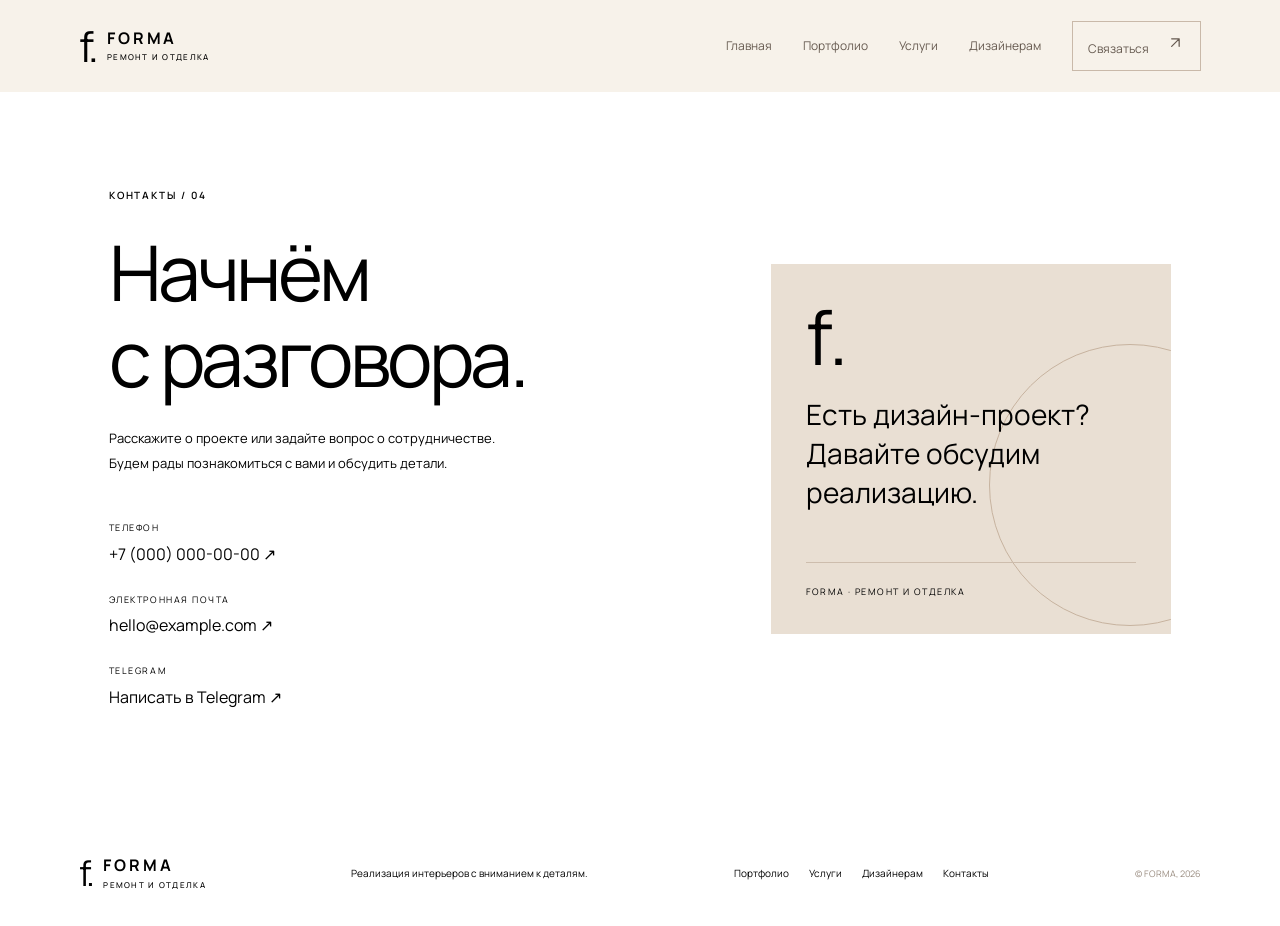
==== contacts.html @ 243bde85 "Add files via upload" ====
<!doctype html><html lang="ru"><head><meta charset="utf-8"><meta name="viewport" content="width=device-width, initial-scale=1"><title>Контакты — Forma</title><link rel="stylesheet" href="styles.css"></head><body>
<svg xmlns="http://www.w3.org/2000/svg" style="position:absolute;width:0;height:0;overflow:hidden" aria-hidden="true">
<symbol id="icon-menu" viewBox="0 0 24 24"><path d="M4 7h16M4 12h16M4 17h16" fill="none" stroke="currentColor" stroke-width="1.5" stroke-linecap="round"/></symbol>
<symbol id="icon-arrow" viewBox="0 0 24 24"><path d="M5 12h13M12 5l7 7-7 7" fill="none" stroke="currentColor" stroke-width="1.5" stroke-linecap="round" stroke-linejoin="round"/></symbol>
<symbol id="icon-external" viewBox="0 0 24 24"><path d="M8 16 17 7M8 7h9v9" fill="none" stroke="currentColor" stroke-width="1.5" stroke-linecap="round" stroke-linejoin="round"/></symbol>
</svg><header class="site-header"><a class="logo" href="index.html"><span class="logo-mark">f.</span><span>FORMA<small>РЕМОНТ И ОТДЕЛКА</small></span></a><button class="menu-toggle" aria-label="Открыть меню" aria-expanded="false"><svg class="icon-svg" aria-hidden="true"><use href="#icon-menu"></use></svg></button><nav class="nav"><a href="index.html">Главная</a><a href="portfolio.html">Портфолио</a><a href="services.html">Услуги</a><a href="designers.html">Дизайнерам</a><a class="nav-contact active" href="contacts.html">Связаться <span class="icon-inline" aria-hidden="true"><svg class="icon-svg"><use href="#icon-external"></use></svg></span></a></nav></header><main><section class="contact-page section-wrap"><div class="contact-page-copy"><div class="section-kicker">КОНТАКТЫ / 04</div><h1>Начнём<br><span>с разговора.</span></h1><p>Расскажите о проекте или задайте вопрос о сотрудничестве. Будем рады познакомиться с вами и обсудить детали.</p><div class="contact-details"><a href="tel:+70000000000"><span class="contact-label">ТЕЛЕФОН</span><span class="contact-value">+7 (000) 000-00-00 ↗</span></a><a href="mailto:hello@example.com"><span class="contact-label">ЭЛЕКТРОННАЯ ПОЧТА</span><span class="contact-value">hello@example.com ↗</span></a><a href="https://t.me/your_telegram" target="_blank" rel="noopener"><span class="contact-label">TELEGRAM</span><span class="contact-value">Написать в Telegram ↗</span></a></div></div><div class="contact-card"><span class="contact-card-symbol">f.</span><p>Есть дизайн-проект?<br><span>Давайте обсудим реализацию.</span></p><div class="card-line"></div><span class="contact-card-note">FORMA · РЕМОНТ И ОТДЕЛКА</span></div></section></main><footer class="site-footer"><a class="logo logo-footer" href="index.html"><span class="logo-mark">f.</span><span>FORMA<small>РЕМОНТ И ОТДЕЛКА</small></span></a><p>Реализация интерьеров с вниманием к деталям.</p><div class="footer-links"><a href="portfolio.html">Портфолио</a><a href="services.html">Услуги</a><a href="designers.html">Дизайнерам</a><a href="contacts.html">Контакты</a></div><span class="copyright">© FORMA, 2026</span></footer><script src="script.js"></script></body></html>
---- styles.css ----
@import url('https://fonts.googleapis.com/css2?family=Manrope:wght@400;500;600;700;800&display=swap');
500;600;700&family=Playfair+Display:ital,wght@0,400;0,500;1,400;1,500&display=swap');
:root{--cream:#F7F2EA;--paper:#FFFCF7;--coffee:#39332D;--brown:#796858;--taupe:#C5A88A;--line:#E3D7C8;--ink:#39332D;--muted:#796858;--sand:#E8D9C7}*{box-sizing:border-box}html{scroll-behavior:smooth}body{margin:0;background:var(--cream);color:var(--ink);font-family:'Manrope',sans-serif;font-size:15px;line-height:1.7}a{color:inherit;text-decoration:none}.site-header{height:92px;padding:0 6.2%;display:flex;align-items:center;justify-content:space-between;border-bottom:1px solid var(--line);background:rgba(247,242,234,.96);position:relative;z-index:10}.logo{display:flex;align-items:center;gap:12px;font-size:16px;font-weight:700;letter-spacing:.18em;line-height:1.1}.logo-mark{font-family:'Manrope',sans-serif;font-size:42px;letter-spacing:-.1em;font-weight:400;color:var(--brown);line-height:1}.logo small{display:block;font-size:8px;letter-spacing:.16em;color:var(--muted);font-weight:500;margin-top:6px}.nav{display:flex;align-items:center;gap:31px;font-size:12px;color:#665a50}.nav a{transition:color .2s}.nav a:hover,.nav a.active{color:var(--brown)}.nav-contact{border:1px solid #c9b9a9;padding:11px 15px}.nav-contact span{margin-left:14px}.menu-toggle{display:none;background:none;border:0;font-size:25px;color:var(--coffee)}.hero{min-height:620px;padding:70px 8.5% 55px;display:grid;grid-template-columns:1fr 1fr;gap:7%;align-items:center}.eyebrow,.section-kicker{font-size:10px;letter-spacing:.19em;color:var(--brown);font-weight:600}.eyebrow{display:flex;align-items:center;gap:10px}.eyebrow span{width:23px;height:1px;background:var(--brown)}h1,h2,h3,p{margin-top:0}h1,h2{font-weight:400;letter-spacing:-.045em;line-height:1.12}h1{font-size:clamp(48px,5.4vw,77px);margin:24px 0}h1 em,h2 em,.contact-value em{font-family:'Manrope',sans-serif;font-weight:400;color:var(--brown)}h2{font-size:clamp(34px,4vw,53px);margin:18px 0 25px}h3{font-size:17px;font-weight:500;margin-bottom:5px;letter-spacing:-.02em}.hero-copy{padding:0 0 12px}.hero-text{max-width:440px;color:var(--muted);font-size:14px;line-height:1.9}.hero-actions{display:flex;align-items:center;gap:25px;flex-wrap:wrap;margin-top:31px}.button{display:inline-flex;align-items:center;gap:24px;padding:16px 20px;font-size:11px;letter-spacing:.025em;transition:transform .2s,background .2s}.button:hover{transform:translateY(-2px)}.button span{font-size:16px}.button-dark{background:var(--coffee);color:#F7F2EA}.button-dark:hover{background:#2E2924}.button-light{background:var(--paper);color:var(--coffee)}.text-link,.underlined-link{font-size:12px;border-bottom:1px solid #b8a391;padding-bottom:6px}.text-link span,.underlined-link span{padding-left:13px;color:var(--brown)}.hero-note{display:flex;align-items:center;gap:13px;margin-top:48px;color:var(--muted);font-size:10px;line-height:1.6}.note-line{height:1px;width:36px;background:var(--taupe)}.hero-visual{position:relative;padding:0 0 35px 25px}.visual-image{height:435px}.image-placeholder{background:linear-gradient(145deg,#e6ddd1,#d2c1ae 55%,#b6a18d);display:flex;align-items:center;justify-content:center;flex-direction:column;gap:9px;text-align:center;color:#725d4c;position:relative;overflow:hidden}.image-placeholder:before,.image-placeholder:after{content:"";position:absolute;border:1px solid rgba(255,255,255,.38);transform:rotate(-15deg);width:65%;height:120%;left:18%;top:-10%}.image-placeholder:after{width:40%;height:90%;left:30%;top:5%;border-color:rgba(95,70,52,.16)}.image-placeholder>*{position:relative;z-index:1}.image-placeholder>span:not(.placeholder-icon){font-size:10px;letter-spacing:.18em;font-weight:600}.image-placeholder small{font-size:10px;opacity:.8}.placeholder-icon{font-size:37px}.visual-caption{display:flex;justify-content:space-between;padding:15px 0;color:var(--muted);font-size:10px}.circle-stamp{position:absolute;right:-18px;top:25px;border-radius:50%;width:100px;height:100px;background:var(--paper);box-shadow:0 6px 30px #59422b15;display:flex;align-items:center;justify-content:center;flex-direction:column;text-align:center;font-size:8px;letter-spacing:.13em;line-height:1.7;color:var(--brown);transform:rotate(8deg)}.circle-stamp b{font-size:17px;font-weight:400}.section-wrap{padding-left:8.5%;padding-right:8.5%}.intro{padding-top:110px;padding-bottom:105px;border-top:1px solid var(--line)}.intro-content{display:grid;grid-template-columns:1fr .75fr;gap:13%;margin-top:25px}.intro-content h2{margin-top:0}.intro-content p{font-size:13px;color:var(--muted);line-height:1.9}.intro-content .underlined-link{display:inline-block;margin-top:13px}.feature-band{background:#E8D9C7;display:grid;grid-template-columns:repeat(4,1fr);padding:35px 8.5%;gap:25px}.feature-band>div{border-right:1px solid #D4C1AC;padding:0 20px;display:flex;align-items:center;gap:17px}.feature-band>div:first-child{padding-left:0}.feature-band>div:last-child{border:0}.feature-symbol{font-family:'Manrope',sans-serif;font-size:31px;color:var(--brown)}.feature-band p{font-size:11px;line-height:1.6;margin:0;color:#5e4c3f}.preview-section{padding-top:105px;padding-bottom:110px}.section-heading{display:flex;justify-content:space-between;align-items:end;margin-bottom:35px}.section-heading h2{margin-bottom:0}.section-heading>.underlined-link{margin-bottom:8px}.project-grid{display:grid;grid-template-columns:1.15fr .85fr;gap:25px}.project-image{height:300px}.project-large .project-image{height:365px}.project-meta,.portfolio-caption{display:flex;justify-content:space-between;align-items:flex-start;padding:17px 0;border-bottom:1px solid var(--line)}.project-meta p,.portfolio-caption p{font-size:11px;color:var(--muted);margin:0}.project-meta>span{font-size:20px;color:var(--brown)}.designer-cta{background:var(--coffee);color:#fff8ef;padding:75px 13%;display:grid;grid-template-columns:150px 1fr;gap:40px;align-items:center}.designer-cta .section-kicker{color:#d4bda7}.designer-cta h2{font-size:clamp(34px,4vw,49px)}.designer-cta h2 em{color:#d4bda7}.designer-cta p{color:#d6c8bb;font-size:13px;max-width:470px;margin-bottom:25px}.cta-orbit{width:125px;height:125px;border:1px solid #a88f79;border-radius:50%;display:grid;place-items:center;font-family:'Manrope',sans-serif;font-size:70px;color:#d4bda7}.contact-strip{display:flex;justify-content:space-between;align-items:center;padding-top:85px;padding-bottom:85px}.contact-strip h2{margin-bottom:0}.site-footer{padding:35px 6.2%;border-top:1px solid var(--line);display:flex;align-items:center;justify-content:space-between;gap:25px;flex-wrap:wrap}.logo-footer .logo-mark{font-size:35px}.site-footer>p{font-size:10px;color:var(--muted);margin:0}.footer-links{display:flex;gap:20px;font-size:10px;color:var(--muted)}.copyright{font-size:9px;color:#9a8d81}.page-hero{padding-top:95px;padding-bottom:70px}.page-hero h1{font-size:clamp(46px,5.6vw,72px);margin:22px 0}.page-hero>p{max-width:590px;color:var(--muted);font-size:14px;line-height:1.9}.portfolio-grid{display:grid;grid-template-columns:1fr 1fr;gap:40px 25px;padding-bottom:100px}.portfolio-photo{height:350px}.portfolio-item:nth-child(2n) .portfolio-photo{background:linear-gradient(145deg,#ddd4c8,#c3b09c 55%,#a58f7a)}.portfolio-item:nth-child(3n) .portfolio-photo{background:linear-gradient(145deg,#e9e1d7,#d5c3b0 55%,#c0a58c)}.portfolio-caption{align-items:center}.portfolio-caption>span{font-family:'Manrope',sans-serif;font-size:24px;color:#b7a391}.bottom-cta{padding-top:55px;padding-bottom:70px;border-top:1px solid var(--line);display:flex;align-items:center;justify-content:space-between;gap:25px}.bottom-cta h2{font-size:35px;margin:0}.services-list{padding-bottom:75px}.service-row{display:grid;grid-template-columns:45px 55px 1fr 25px;gap:20px;align-items:center;padding:25px 0;border-top:1px solid var(--line)}.service-number{font-size:10px;color:var(--brown)}.service-icon{width:48px;height:48px;border:1px solid #d9cabc;border-radius:50%;display:grid;place-items:center;font-size:22px;color:var(--brown)}.service-row p{margin:0;color:var(--muted);font-size:12px;max-width:700px}.service-row h2{font-size:22px;margin:0 0 7px}.service-arrow{color:var(--brown);font-size:20px}.service-note{background:#ece3d8;display:grid;grid-template-columns:50px 1fr auto;gap:25px;align-items:center;padding-top:35px;padding-bottom:35px;margin-bottom:90px}.note-star{font-size:34px;color:var(--brown)}.service-note h2{font-size:24px;margin:0 0 8px}.service-note p{font-size:12px;color:var(--muted);max-width:650px;margin:0}.service-note .underlined-link{white-space:nowrap}.designer-page-hero{padding-bottom:95px}.designer-page-hero>p{max-width:650px;margin-bottom:28px}.partner-section{display:grid;grid-template-columns:.7fr 1.3fr;gap:9%;padding-top:65px;padding-bottom:100px;border-top:1px solid var(--line)}.partner-intro h2{font-size:42px}.partner-intro>p{font-size:12px;line-height:1.9;color:var(--muted)}.partner-list{border-top:1px solid var(--line)}.partner-item{display:grid;grid-template-columns:55px 1fr 20px;gap:18px;align-items:start;padding:24px 0;border-bottom:1px solid var(--line)}.partner-icon{width:44px;height:44px;border-radius:50%;display:grid;place-items:center;background:#ece2d7;color:var(--brown);font-size:21px}.partner-item h3{margin:0 0 6px;font-size:16px}.partner-item p{font-size:12px;color:var(--muted);margin:0;line-height:1.8}.partner-item>span{color:var(--brown)}.partner-item .underlined-link{display:inline-block;margin-top:14px}.partner-quote{background:#E8D9C7;text-align:center;padding:65px 15%}.partner-quote>span{font-family:'Manrope',sans-serif;font-size:60px;color:var(--brown);line-height:1}.partner-quote blockquote{font-family:'Manrope',sans-serif;font-size:clamp(25px,3vw,38px);line-height:1.35;margin:15px auto 25px;max-width:750px;color:#5c4839}.partner-quote p{font-size:9px;letter-spacing:.18em;color:var(--brown);margin:0}.contact-page{padding-top:95px;padding-bottom:110px;display:grid;grid-template-columns:1fr .75fr;gap:12%;align-items:center}.contact-page h1{font-size:clamp(55px,6vw,78px);margin:25px 0}.contact-page-copy>p{font-size:13px;max-width:400px;color:var(--muted);line-height:1.9}.contact-details{margin-top:45px;display:grid;gap:24px}.contact-details a{display:grid;gap:5px;width:fit-content}.contact-label{font-size:9px;letter-spacing:.17em;color:var(--brown)}.contact-value{font-size:16px}.contact-card{min-height:370px;background:#e9dfd3;padding:35px;display:flex;flex-direction:column;justify-content:space-between;position:relative;overflow:hidden}.contact-card:after{content:"";position:absolute;width:280px;height:280px;border:1px solid #c7b39f;border-radius:50%;right:-100px;top:80px}.contact-card-symbol{font-family:'Manrope',sans-serif;font-size:75px;color:var(--brown);line-height:1}.contact-card p{font-family:'Manrope',sans-serif;font-size:28px;line-height:1.4;position:relative;z-index:1}.contact-card p em{color:var(--brown)}.card-line{height:1px;background:#cdbdad;width:100%;position:relative;z-index:1}.contact-card-note{font-size:9px;letter-spacing:.16em;color:var(--brown);position:relative;z-index:1}
@media(max-width:900px){.site-header{padding:0 5%;height:78px}.nav{gap:15px}.hero{padding-left:6%;padding-right:6%;gap:4%}.section-wrap{padding-left:6%;padding-right:6%}.feature-band{padding-left:6%;padding-right:6%}.feature-band>div{padding:0 10px;gap:10px}.site-footer{padding-left:5%;padding-right:5%}.nav{font-size:11px}.nav-contact{padding:8px}.partner-section{gap:5%}.contact-page{gap:7%}}
@media(max-width:680px){.site-header{height:75px}.menu-toggle{display:block}.nav{display:none;position:absolute;top:74px;left:0;right:0;background:var(--cream);padding:18px 6% 25px;border-bottom:1px solid var(--line);flex-direction:column;align-items:stretch;gap:0}.nav.open{display:flex}.nav a{padding:13px 0;border-bottom:1px solid var(--line)}.nav .nav-contact{border:0;padding:13px 0}.hero{grid-template-columns:1fr;padding:55px 6% 45px;gap:35px}.hero h1{font-size:55px}.hero-visual{padding-left:0;padding-right:8px}.visual-image{height:340px}.circle-stamp{right:-4px}.intro{padding-top:65px;padding-bottom:65px}.intro-content{grid-template-columns:1fr;gap:10px}.feature-band{grid-template-columns:1fr 1fr;gap:25px;padding-top:30px;padding-bottom:30px}.feature-band>div{border:0;padding:0!important}.preview-section{padding-top:65px;padding-bottom:65px}.section-heading{align-items:start;gap:20px;flex-direction:column}.project-grid{grid-template-columns:1fr;gap:30px}.project-image,.project-large .project-image{height:280px}.designer-cta{padding:55px 7%;grid-template-columns:1fr;gap:25px}.cta-orbit{width:85px;height:85px;font-size:50px}.contact-strip{padding-top:60px;padding-bottom:60px;align-items:flex-start;flex-direction:column}.site-footer{align-items:flex-start;flex-direction:column;gap:17px;padding-top:30px;padding-bottom:30px}.footer-links{flex-wrap:wrap}.page-hero{padding-top:65px;padding-bottom:45px}.page-hero h1{font-size:48px}.portfolio-grid{grid-template-columns:1fr;padding-bottom:60px;gap:30px}.portfolio-photo{height:290px}.bottom-cta{align-items:flex-start;flex-direction:column;padding-top:40px;padding-bottom:50px}.bottom-cta h2{font-size:29px}.service-row{grid-template-columns:28px 43px 1fr;gap:12px;padding:22px 0}.service-icon{width:40px;height:40px;font-size:18px}.service-row h2{font-size:18px}.service-row p{font-size:11px}.service-arrow{display:none}.service-note{grid-template-columns:35px 1fr;gap:14px;margin-bottom:60px}.service-note .underlined-link{grid-column:2;width:fit-content}.service-note h2{font-size:20px}.partner-section{grid-template-columns:1fr;gap:25px;padding-top:50px;padding-bottom:60px}.partner-intro h2{font-size:37px}.partner-item{grid-template-columns:45px 1fr 15px;gap:12px}.partner-icon{width:38px;height:38px}.partner-quote{padding:50px 7%}.contact-page{grid-template-columns:1fr;padding-top:65px;padding-bottom:65px;gap:45px}.contact-page h1{font-size:60px}.contact-card{min-height:300px}.hero-actions{gap:18px}.button{padding:14px 15px}.logo{font-size:14px}}

/* Общие настройки типографики: без курсива, тёплая нейтральная палитра */
html, body, body * { font-style: normal; }

.icon-svg{display:inline-block;width:20px;height:20px;vertical-align:middle;color:var(--coffee);fill:none}
.icon-inline{display:inline-flex;align-items:center;justify-content:center}
.menu-toggle .icon-svg{width:24px;height:24px}
.feature-symbol,.partner-icon,.service-icon{color:var(--coffee)}
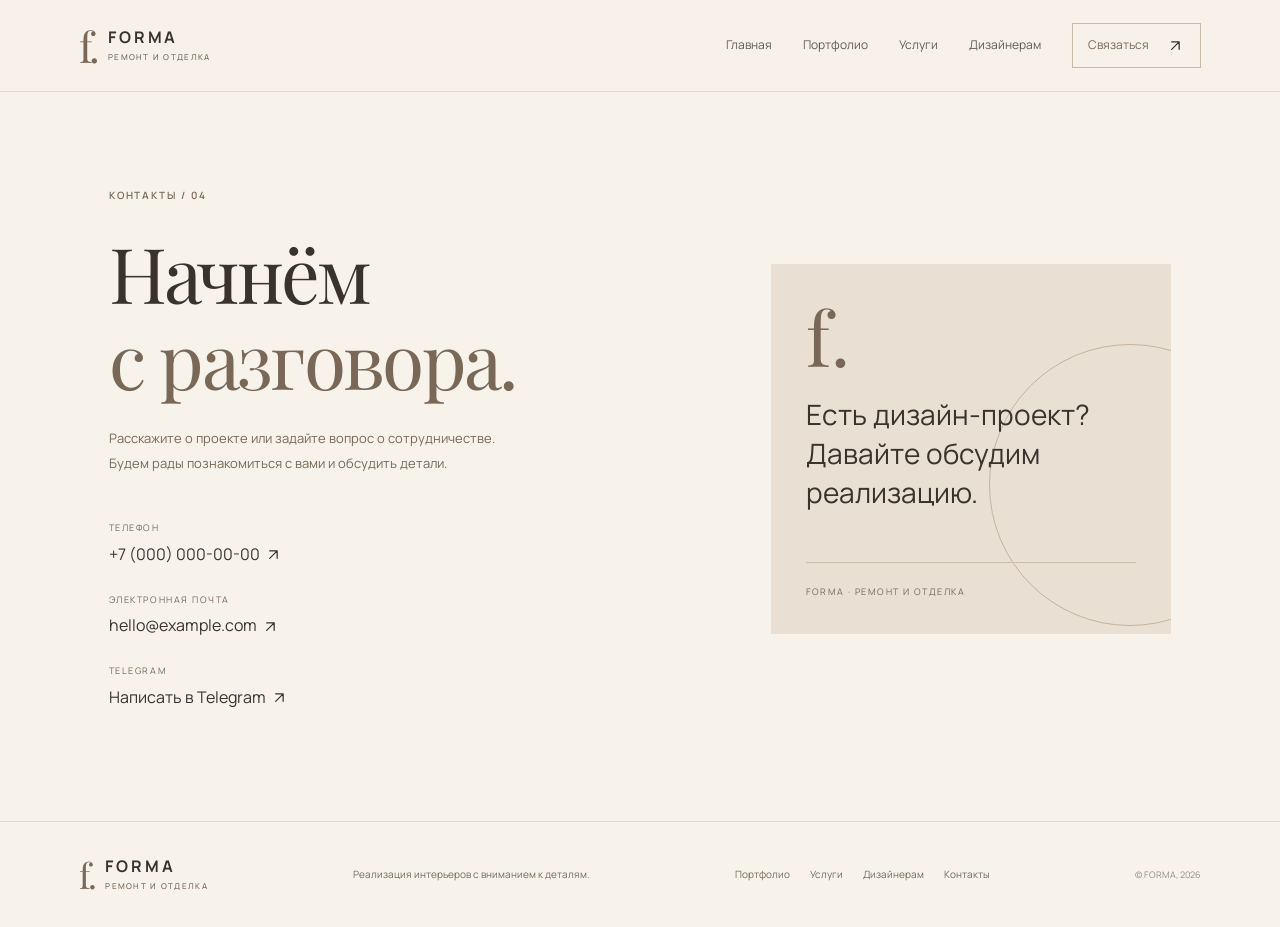
==== commit c2b183c7: "Add files via upload" ====
--- a/contacts.html
+++ b/contacts.html
@@ -1,6 +1,5 @@
 <!doctype html><html lang="ru"><head><meta charset="utf-8"><meta name="viewport" content="width=device-width, initial-scale=1"><title>Контакты — Forma</title><link rel="stylesheet" href="styles.css"></head><body>
 <svg xmlns="http://www.w3.org/2000/svg" style="position:absolute;width:0;height:0;overflow:hidden" aria-hidden="true">
-<symbol id="icon-menu" viewBox="0 0 24 24"><path d="M4 7h16M4 12h16M4 17h16" fill="none" stroke="currentColor" stroke-width="1.5" stroke-linecap="round"/></symbol>
-<symbol id="icon-arrow" viewBox="0 0 24 24"><path d="M5 12h13M12 5l7 7-7 7" fill="none" stroke="currentColor" stroke-width="1.5" stroke-linecap="round" stroke-linejoin="round"/></symbol>
-<symbol id="icon-external" viewBox="0 0 24 24"><path d="M8 16 17 7M8 7h9v9" fill="none" stroke="currentColor" stroke-width="1.5" stroke-linecap="round" stroke-linejoin="round"/></symbol>
-</svg><header class="site-header"><a class="logo" href="index.html"><span class="logo-mark">f.</span><span>FORMA<small>РЕМОНТ И ОТДЕЛКА</small></span></a><button class="menu-toggle" aria-label="Открыть меню" aria-expanded="false"><svg class="icon-svg" aria-hidden="true"><use href="#icon-menu"></use></svg></button><nav class="nav"><a href="index.html">Главная</a><a href="portfolio.html">Портфолио</a><a href="services.html">Услуги</a><a href="designers.html">Дизайнерам</a><a class="nav-contact active" href="contacts.html">Связаться <span class="icon-inline" aria-hidden="true"><svg class="icon-svg"><use href="#icon-external"></use></svg></span></a></nav></header><main><section class="contact-page section-wrap"><div class="contact-page-copy"><div class="section-kicker">КОНТАКТЫ / 04</div><h1>Начнём<br><span>с разговора.</span></h1><p>Расскажите о проекте или задайте вопрос о сотрудничестве. Будем рады познакомиться с вами и обсудить детали.</p><div class="contact-details"><a href="tel:+70000000000"><span class="contact-label">ТЕЛЕФОН</span><span class="contact-value">+7 (000) 000-00-00 ↗</span></a><a href="mailto:hello@example.com"><span class="contact-label">ЭЛЕКТРОННАЯ ПОЧТА</span><span class="contact-value">hello@example.com ↗</span></a><a href="https://t.me/your_telegram" target="_blank" rel="noopener"><span class="contact-label">TELEGRAM</span><span class="contact-value">Написать в Telegram ↗</span></a></div></div><div class="contact-card"><span class="contact-card-symbol">f.</span><p>Есть дизайн-проект?<br><span>Давайте обсудим реализацию.</span></p><div class="card-line"></div><span class="contact-card-note">FORMA · РЕМОНТ И ОТДЕЛКА</span></div></section></main><footer class="site-footer"><a class="logo logo-footer" href="index.html"><span class="logo-mark">f.</span><span>FORMA<small>РЕМОНТ И ОТДЕЛКА</small></span></a><p>Реализация интерьеров с вниманием к деталям.</p><div class="footer-links"><a href="portfolio.html">Портфолио</a><a href="services.html">Услуги</a><a href="designers.html">Дизайнерам</a><a href="contacts.html">Контакты</a></div><span class="copyright">© FORMA, 2026</span></footer><script src="script.js"></script></body></html>
+<symbol id="icon-menu" viewBox="0 0 24 24"><path d="M4 7h16M4 12h16M4 17h16"/></symbol>
+<symbol id="icon-arrow" viewBox="0 0 24 24"><path d="M5 12h13M12 5l7 7-7 7"/></symbol>
+<symbol id="icon-external" viewBox="0 0 24 24"><path d="M8 16 17 7M8 7h9v9"/></symbol></svg><header class="site-header"><a class="logo" href="index.html"><span class="logo-mark">f.</span><span>FORMA<small>РЕМОНТ И ОТДЕЛКА</small></span></a><button class="menu-toggle" aria-label="Открыть меню" aria-expanded="false"><svg class="icon-svg" aria-hidden="true"><use href="#icon-menu"></use></svg></button><nav class="nav"><a href="index.html">Главная</a><a href="portfolio.html">Портфолио</a><a href="services.html">Услуги</a><a href="designers.html">Дизайнерам</a><a class="nav-contact active" href="contacts.html">Связаться <span class="icon-inline" aria-hidden="true"><svg class="icon-svg"><use href="#icon-external"></use></svg></span></a></nav></header><main><section class="contact-page section-wrap"><div class="contact-page-copy"><div class="section-kicker">КОНТАКТЫ / 04</div><h1>Начнём<br><span>с разговора.</span></h1><p>Расскажите о проекте или задайте вопрос о сотрудничестве. Будем рады познакомиться с вами и обсудить детали.</p><div class="contact-details"><a href="tel:+70000000000"><span class="contact-label">ТЕЛЕФОН</span><span class="contact-value">+7 (000) 000-00-00 <svg class="icon-svg" aria-hidden="true"><use href="#icon-external"></use></svg></span></a><a href="mailto:hello@example.com"><span class="contact-label">ЭЛЕКТРОННАЯ ПОЧТА</span><span class="contact-value">hello@example.com <svg class="icon-svg" aria-hidden="true"><use href="#icon-external"></use></svg></span></a><a href="https://t.me/your_telegram" target="_blank" rel="noopener"><span class="contact-label">TELEGRAM</span><span class="contact-value">Написать в Telegram <svg class="icon-svg" aria-hidden="true"><use href="#icon-external"></use></svg></span></a></div></div><div class="contact-card"><span class="contact-card-symbol">f.</span><p>Есть дизайн-проект?<br><span>Давайте обсудим реализацию.</span></p><div class="card-line"></div><span class="contact-card-note">FORMA · РЕМОНТ И ОТДЕЛКА</span></div></section></main><footer class="site-footer"><a class="logo logo-footer" href="index.html"><span class="logo-mark">f.</span><span>FORMA<small>РЕМОНТ И ОТДЕЛКА</small></span></a><p>Реализация интерьеров с вниманием к деталям.</p><div class="footer-links"><a href="portfolio.html">Портфолио</a><a href="services.html">Услуги</a><a href="designers.html">Дизайнерам</a><a href="contacts.html">Контакты</a></div><span class="copyright">© FORMA, 2026</span></footer><script src="script.js"></script></body></html>
--- a/styles.css
+++ b/styles.css
@@ -1,6 +1,5 @@
-@import url('https://fonts.googleapis.com/css2?family=Manrope:wght@400;500;600;700;800&display=swap');
-500;600;700&family=Playfair+Display:ital,wght@0,400;0,500;1,400;1,500&display=swap');
-:root{--cream:#F7F2EA;--paper:#FFFCF7;--coffee:#39332D;--brown:#796858;--taupe:#C5A88A;--line:#E3D7C8;--ink:#39332D;--muted:#796858;--sand:#E8D9C7}*{box-sizing:border-box}html{scroll-behavior:smooth}body{margin:0;background:var(--cream);color:var(--ink);font-family:'Manrope',sans-serif;font-size:15px;line-height:1.7}a{color:inherit;text-decoration:none}.site-header{height:92px;padding:0 6.2%;display:flex;align-items:center;justify-content:space-between;border-bottom:1px solid var(--line);background:rgba(247,242,234,.96);position:relative;z-index:10}.logo{display:flex;align-items:center;gap:12px;font-size:16px;font-weight:700;letter-spacing:.18em;line-height:1.1}.logo-mark{font-family:'Manrope',sans-serif;font-size:42px;letter-spacing:-.1em;font-weight:400;color:var(--brown);line-height:1}.logo small{display:block;font-size:8px;letter-spacing:.16em;color:var(--muted);font-weight:500;margin-top:6px}.nav{display:flex;align-items:center;gap:31px;font-size:12px;color:#665a50}.nav a{transition:color .2s}.nav a:hover,.nav a.active{color:var(--brown)}.nav-contact{border:1px solid #c9b9a9;padding:11px 15px}.nav-contact span{margin-left:14px}.menu-toggle{display:none;background:none;border:0;font-size:25px;color:var(--coffee)}.hero{min-height:620px;padding:70px 8.5% 55px;display:grid;grid-template-columns:1fr 1fr;gap:7%;align-items:center}.eyebrow,.section-kicker{font-size:10px;letter-spacing:.19em;color:var(--brown);font-weight:600}.eyebrow{display:flex;align-items:center;gap:10px}.eyebrow span{width:23px;height:1px;background:var(--brown)}h1,h2,h3,p{margin-top:0}h1,h2{font-weight:400;letter-spacing:-.045em;line-height:1.12}h1{font-size:clamp(48px,5.4vw,77px);margin:24px 0}h1 em,h2 em,.contact-value em{font-family:'Manrope',sans-serif;font-weight:400;color:var(--brown)}h2{font-size:clamp(34px,4vw,53px);margin:18px 0 25px}h3{font-size:17px;font-weight:500;margin-bottom:5px;letter-spacing:-.02em}.hero-copy{padding:0 0 12px}.hero-text{max-width:440px;color:var(--muted);font-size:14px;line-height:1.9}.hero-actions{display:flex;align-items:center;gap:25px;flex-wrap:wrap;margin-top:31px}.button{display:inline-flex;align-items:center;gap:24px;padding:16px 20px;font-size:11px;letter-spacing:.025em;transition:transform .2s,background .2s}.button:hover{transform:translateY(-2px)}.button span{font-size:16px}.button-dark{background:var(--coffee);color:#F7F2EA}.button-dark:hover{background:#2E2924}.button-light{background:var(--paper);color:var(--coffee)}.text-link,.underlined-link{font-size:12px;border-bottom:1px solid #b8a391;padding-bottom:6px}.text-link span,.underlined-link span{padding-left:13px;color:var(--brown)}.hero-note{display:flex;align-items:center;gap:13px;margin-top:48px;color:var(--muted);font-size:10px;line-height:1.6}.note-line{height:1px;width:36px;background:var(--taupe)}.hero-visual{position:relative;padding:0 0 35px 25px}.visual-image{height:435px}.image-placeholder{background:linear-gradient(145deg,#e6ddd1,#d2c1ae 55%,#b6a18d);display:flex;align-items:center;justify-content:center;flex-direction:column;gap:9px;text-align:center;color:#725d4c;position:relative;overflow:hidden}.image-placeholder:before,.image-placeholder:after{content:"";position:absolute;border:1px solid rgba(255,255,255,.38);transform:rotate(-15deg);width:65%;height:120%;left:18%;top:-10%}.image-placeholder:after{width:40%;height:90%;left:30%;top:5%;border-color:rgba(95,70,52,.16)}.image-placeholder>*{position:relative;z-index:1}.image-placeholder>span:not(.placeholder-icon){font-size:10px;letter-spacing:.18em;font-weight:600}.image-placeholder small{font-size:10px;opacity:.8}.placeholder-icon{font-size:37px}.visual-caption{display:flex;justify-content:space-between;padding:15px 0;color:var(--muted);font-size:10px}.circle-stamp{position:absolute;right:-18px;top:25px;border-radius:50%;width:100px;height:100px;background:var(--paper);box-shadow:0 6px 30px #59422b15;display:flex;align-items:center;justify-content:center;flex-direction:column;text-align:center;font-size:8px;letter-spacing:.13em;line-height:1.7;color:var(--brown);transform:rotate(8deg)}.circle-stamp b{font-size:17px;font-weight:400}.section-wrap{padding-left:8.5%;padding-right:8.5%}.intro{padding-top:110px;padding-bottom:105px;border-top:1px solid var(--line)}.intro-content{display:grid;grid-template-columns:1fr .75fr;gap:13%;margin-top:25px}.intro-content h2{margin-top:0}.intro-content p{font-size:13px;color:var(--muted);line-height:1.9}.intro-content .underlined-link{display:inline-block;margin-top:13px}.feature-band{background:#E8D9C7;display:grid;grid-template-columns:repeat(4,1fr);padding:35px 8.5%;gap:25px}.feature-band>div{border-right:1px solid #D4C1AC;padding:0 20px;display:flex;align-items:center;gap:17px}.feature-band>div:first-child{padding-left:0}.feature-band>div:last-child{border:0}.feature-symbol{font-family:'Manrope',sans-serif;font-size:31px;color:var(--brown)}.feature-band p{font-size:11px;line-height:1.6;margin:0;color:#5e4c3f}.preview-section{padding-top:105px;padding-bottom:110px}.section-heading{display:flex;justify-content:space-between;align-items:end;margin-bottom:35px}.section-heading h2{margin-bottom:0}.section-heading>.underlined-link{margin-bottom:8px}.project-grid{display:grid;grid-template-columns:1.15fr .85fr;gap:25px}.project-image{height:300px}.project-large .project-image{height:365px}.project-meta,.portfolio-caption{display:flex;justify-content:space-between;align-items:flex-start;padding:17px 0;border-bottom:1px solid var(--line)}.project-meta p,.portfolio-caption p{font-size:11px;color:var(--muted);margin:0}.project-meta>span{font-size:20px;color:var(--brown)}.designer-cta{background:var(--coffee);color:#fff8ef;padding:75px 13%;display:grid;grid-template-columns:150px 1fr;gap:40px;align-items:center}.designer-cta .section-kicker{color:#d4bda7}.designer-cta h2{font-size:clamp(34px,4vw,49px)}.designer-cta h2 em{color:#d4bda7}.designer-cta p{color:#d6c8bb;font-size:13px;max-width:470px;margin-bottom:25px}.cta-orbit{width:125px;height:125px;border:1px solid #a88f79;border-radius:50%;display:grid;place-items:center;font-family:'Manrope',sans-serif;font-size:70px;color:#d4bda7}.contact-strip{display:flex;justify-content:space-between;align-items:center;padding-top:85px;padding-bottom:85px}.contact-strip h2{margin-bottom:0}.site-footer{padding:35px 6.2%;border-top:1px solid var(--line);display:flex;align-items:center;justify-content:space-between;gap:25px;flex-wrap:wrap}.logo-footer .logo-mark{font-size:35px}.site-footer>p{font-size:10px;color:var(--muted);margin:0}.footer-links{display:flex;gap:20px;font-size:10px;color:var(--muted)}.copyright{font-size:9px;color:#9a8d81}.page-hero{padding-top:95px;padding-bottom:70px}.page-hero h1{font-size:clamp(46px,5.6vw,72px);margin:22px 0}.page-hero>p{max-width:590px;color:var(--muted);font-size:14px;line-height:1.9}.portfolio-grid{display:grid;grid-template-columns:1fr 1fr;gap:40px 25px;padding-bottom:100px}.portfolio-photo{height:350px}.portfolio-item:nth-child(2n) .portfolio-photo{background:linear-gradient(145deg,#ddd4c8,#c3b09c 55%,#a58f7a)}.portfolio-item:nth-child(3n) .portfolio-photo{background:linear-gradient(145deg,#e9e1d7,#d5c3b0 55%,#c0a58c)}.portfolio-caption{align-items:center}.portfolio-caption>span{font-family:'Manrope',sans-serif;font-size:24px;color:#b7a391}.bottom-cta{padding-top:55px;padding-bottom:70px;border-top:1px solid var(--line);display:flex;align-items:center;justify-content:space-between;gap:25px}.bottom-cta h2{font-size:35px;margin:0}.services-list{padding-bottom:75px}.service-row{display:grid;grid-template-columns:45px 55px 1fr 25px;gap:20px;align-items:center;padding:25px 0;border-top:1px solid var(--line)}.service-number{font-size:10px;color:var(--brown)}.service-icon{width:48px;height:48px;border:1px solid #d9cabc;border-radius:50%;display:grid;place-items:center;font-size:22px;color:var(--brown)}.service-row p{margin:0;color:var(--muted);font-size:12px;max-width:700px}.service-row h2{font-size:22px;margin:0 0 7px}.service-arrow{color:var(--brown);font-size:20px}.service-note{background:#ece3d8;display:grid;grid-template-columns:50px 1fr auto;gap:25px;align-items:center;padding-top:35px;padding-bottom:35px;margin-bottom:90px}.note-star{font-size:34px;color:var(--brown)}.service-note h2{font-size:24px;margin:0 0 8px}.service-note p{font-size:12px;color:var(--muted);max-width:650px;margin:0}.service-note .underlined-link{white-space:nowrap}.designer-page-hero{padding-bottom:95px}.designer-page-hero>p{max-width:650px;margin-bottom:28px}.partner-section{display:grid;grid-template-columns:.7fr 1.3fr;gap:9%;padding-top:65px;padding-bottom:100px;border-top:1px solid var(--line)}.partner-intro h2{font-size:42px}.partner-intro>p{font-size:12px;line-height:1.9;color:var(--muted)}.partner-list{border-top:1px solid var(--line)}.partner-item{display:grid;grid-template-columns:55px 1fr 20px;gap:18px;align-items:start;padding:24px 0;border-bottom:1px solid var(--line)}.partner-icon{width:44px;height:44px;border-radius:50%;display:grid;place-items:center;background:#ece2d7;color:var(--brown);font-size:21px}.partner-item h3{margin:0 0 6px;font-size:16px}.partner-item p{font-size:12px;color:var(--muted);margin:0;line-height:1.8}.partner-item>span{color:var(--brown)}.partner-item .underlined-link{display:inline-block;margin-top:14px}.partner-quote{background:#E8D9C7;text-align:center;padding:65px 15%}.partner-quote>span{font-family:'Manrope',sans-serif;font-size:60px;color:var(--brown);line-height:1}.partner-quote blockquote{font-family:'Manrope',sans-serif;font-size:clamp(25px,3vw,38px);line-height:1.35;margin:15px auto 25px;max-width:750px;color:#5c4839}.partner-quote p{font-size:9px;letter-spacing:.18em;color:var(--brown);margin:0}.contact-page{padding-top:95px;padding-bottom:110px;display:grid;grid-template-columns:1fr .75fr;gap:12%;align-items:center}.contact-page h1{font-size:clamp(55px,6vw,78px);margin:25px 0}.contact-page-copy>p{font-size:13px;max-width:400px;color:var(--muted);line-height:1.9}.contact-details{margin-top:45px;display:grid;gap:24px}.contact-details a{display:grid;gap:5px;width:fit-content}.contact-label{font-size:9px;letter-spacing:.17em;color:var(--brown)}.contact-value{font-size:16px}.contact-card{min-height:370px;background:#e9dfd3;padding:35px;display:flex;flex-direction:column;justify-content:space-between;position:relative;overflow:hidden}.contact-card:after{content:"";position:absolute;width:280px;height:280px;border:1px solid #c7b39f;border-radius:50%;right:-100px;top:80px}.contact-card-symbol{font-family:'Manrope',sans-serif;font-size:75px;color:var(--brown);line-height:1}.contact-card p{font-family:'Manrope',sans-serif;font-size:28px;line-height:1.4;position:relative;z-index:1}.contact-card p em{color:var(--brown)}.card-line{height:1px;background:#cdbdad;width:100%;position:relative;z-index:1}.contact-card-note{font-size:9px;letter-spacing:.16em;color:var(--brown);position:relative;z-index:1}
+@import url('https://fonts.googleapis.com/css2?family=Manrope:wght@400;500;600;700;800&family=Playfair+Display:wght@400;500;600&display=swap');
+:root{--cream:#F7F2EA;--paper:#FFFCF7;--coffee:#39332D;--brown:#796858;--taupe:#C5A88A;--line:#E3D7C8;--ink:#39332D;--muted:#796858;--sand:#E8D9C7}*{box-sizing:border-box}html{scroll-behavior:smooth}body{margin:0;background:var(--cream);color:var(--ink);font-family:'Manrope',sans-serif;font-size:15px;line-height:1.7}a{color:inherit;text-decoration:none}.site-header{height:92px;padding:0 6.2%;display:flex;align-items:center;justify-content:space-between;border-bottom:1px solid var(--line);background:rgba(247,242,234,.96);position:relative;z-index:10}.logo{display:flex;align-items:center;gap:12px;font-size:16px;font-weight:700;letter-spacing:.18em;line-height:1.1}.logo-mark{font-family:'Manrope',sans-serif;font-size:42px;letter-spacing:-.1em;font-weight:400;color:var(--brown);line-height:1}.logo small{display:block;font-size:8px;letter-spacing:.16em;color:var(--muted);font-weight:500;margin-top:6px}.nav{display:flex;align-items:center;gap:31px;font-size:12px;color:#665a50}.nav a{transition:color .2s}.nav a:hover,.nav a.active{color:var(--brown)}.nav-contact{border:1px solid #c9b9a9;padding:11px 15px}.nav-contact span{margin-left:14px}.menu-toggle{display:none;background:none;border:0;font-size:25px;color:var(--coffee)}.hero{min-height:620px;padding:70px 8.5% 55px;display:grid;grid-template-columns:1fr 1fr;gap:7%;align-items:center}.eyebrow,.section-kicker{font-size:10px;letter-spacing:.19em;color:var(--brown);font-weight:600}.eyebrow{display:flex;align-items:center;gap:10px}.eyebrow span{width:23px;height:1px;background:var(--brown)}h1,h2,h3,p{margin-top:0}h1,h2{font-family:'Playfair Display',serif;font-weight:400;letter-spacing:-.035em;line-height:1.12}h1{font-size:clamp(48px,5.4vw,77px);margin:24px 0}h1 em,h2 em,h1 span,h2 span,.contact-value em{font-family:'Playfair Display',serif;font-weight:400;font-style:normal;color:var(--brown)}h2{font-size:clamp(34px,4vw,53px);margin:18px 0 25px}h3{font-size:17px;font-weight:500;margin-bottom:5px;letter-spacing:-.02em}.hero-copy{padding:0 0 12px}.hero-text{max-width:440px;color:var(--muted);font-size:14px;line-height:1.9}.hero-actions{display:flex;align-items:center;gap:25px;flex-wrap:wrap;margin-top:31px}.button{display:inline-flex;align-items:center;gap:24px;padding:16px 20px;font-size:11px;letter-spacing:.025em;transition:transform .2s,background .2s}.button:hover{transform:translateY(-2px)}.button span{font-size:16px}.button-dark{background:var(--coffee);color:#F7F2EA}.button-dark:hover{background:#2E2924}.button-light{background:var(--paper);color:var(--coffee)}.text-link,.underlined-link{font-size:12px;border-bottom:1px solid #b8a391;padding-bottom:6px}.text-link span,.underlined-link span{padding-left:13px;color:var(--brown)}.hero-note{display:flex;align-items:center;gap:13px;margin-top:48px;color:var(--muted);font-size:10px;line-height:1.6}.note-line{height:1px;width:36px;background:var(--taupe)}.hero-visual{position:relative;padding:0 0 35px 25px}.visual-image{height:435px}.image-placeholder{background:linear-gradient(145deg,#e6ddd1,#d2c1ae 55%,#b6a18d);display:flex;align-items:center;justify-content:center;flex-direction:column;gap:9px;text-align:center;color:#725d4c;position:relative;overflow:hidden}.image-placeholder:before,.image-placeholder:after{content:"";position:absolute;border:1px solid rgba(255,255,255,.38);transform:rotate(-15deg);width:65%;height:120%;left:18%;top:-10%}.image-placeholder:after{width:40%;height:90%;left:30%;top:5%;border-color:rgba(95,70,52,.16)}.image-placeholder>*{position:relative;z-index:1}.image-placeholder>span:not(.placeholder-icon){font-size:10px;letter-spacing:.18em;font-weight:600}.image-placeholder small{font-size:10px;opacity:.8}.placeholder-icon{font-size:37px}.icon-svg{width:20px;height:20px;display:block;fill:none;stroke:currentColor;stroke-width:1.5;stroke-linecap:round;stroke-linejoin:round}.icon-inline{display:inline-flex;vertical-align:middle;align-items:center;justify-content:center}.feature-symbol .icon-svg{width:30px;height:30px}.service-icon .icon-svg,.partner-icon .icon-svg{width:22px;height:22px}.service-arrow .icon-svg,.partner-item>.icon-inline .icon-svg,.project-meta>.icon-inline .icon-svg{width:18px;height:18px}.note-star .icon-svg{width:30px;height:30px}.placeholder-icon .icon-svg{width:38px;height:38px}.visual-caption{display:flex;justify-content:space-between;padding:15px 0;color:var(--muted);font-size:10px}.circle-stamp{position:absolute;right:-18px;top:25px;border-radius:50%;width:100px;height:100px;background:var(--paper);box-shadow:0 6px 30px #59422b15;display:flex;align-items:center;justify-content:center;flex-direction:column;text-align:center;font-size:8px;letter-spacing:.13em;line-height:1.7;color:var(--brown);transform:rotate(8deg)}.circle-stamp b{font-size:17px;font-weight:400}.section-wrap{padding-left:8.5%;padding-right:8.5%}.intro{padding-top:110px;padding-bottom:105px;border-top:1px solid var(--line)}.intro-content{display:grid;grid-template-columns:1fr .75fr;gap:13%;margin-top:25px}.intro-content h2{margin-top:0}.intro-content p{font-size:13px;color:var(--muted);line-height:1.9}.intro-content .underlined-link{display:inline-block;margin-top:13px}.feature-band{background:#E8D9C7;display:grid;grid-template-columns:repeat(4,1fr);padding:35px 8.5%;gap:25px}.feature-band>div{border-right:1px solid #D4C1AC;padding:0 20px;display:flex;align-items:center;gap:17px}.feature-band>div:first-child{padding-left:0}.feature-band>div:last-child{border:0}.feature-symbol{font-family:'Manrope',sans-serif;font-size:31px;color:var(--brown)}.feature-band p{font-size:11px;line-height:1.6;margin:0;color:#5e4c3f}.preview-section{padding-top:105px;padding-bottom:110px}.section-heading{display:flex;justify-content:space-between;align-items:end;margin-bottom:35px}.section-heading h2{margin-bottom:0}.section-heading>.underlined-link{margin-bottom:8px}.project-grid{display:grid;grid-template-columns:1.15fr .85fr;gap:25px}.project-image{height:300px}.project-large .project-image{height:365px}.project-meta,.portfolio-caption{display:flex;justify-content:space-between;align-items:flex-start;padding:17px 0;border-bottom:1px solid var(--line)}.project-meta p,.portfolio-caption p{font-size:11px;color:var(--muted);margin:0}.project-meta>span{font-size:20px;color:var(--brown)}.designer-cta{background:var(--coffee);color:#fff8ef;padding:75px 13%;display:grid;grid-template-columns:150px 1fr;gap:40px;align-items:center}.designer-cta .section-kicker{color:#d4bda7}.designer-cta h2{font-size:clamp(34px,4vw,49px)}.designer-cta h2 em{color:#d4bda7}.designer-cta p{color:#d6c8bb;font-size:13px;max-width:470px;margin-bottom:25px}.cta-orbit{width:125px;height:125px;border:1px solid #a88f79;border-radius:50%;display:grid;place-items:center;font-family:'Manrope',sans-serif;font-size:70px;color:#d4bda7}.contact-strip{display:flex;justify-content:space-between;align-items:center;padding-top:85px;padding-bottom:85px}.contact-strip h2{margin-bottom:0}.site-footer{padding:35px 6.2%;border-top:1px solid var(--line);display:flex;align-items:center;justify-content:space-between;gap:25px;flex-wrap:wrap}.logo-footer .logo-mark{font-size:35px}.site-footer>p{font-size:10px;color:var(--muted);margin:0}.footer-links{display:flex;gap:20px;font-size:10px;color:var(--muted)}.copyright{font-size:9px;color:#9a8d81}.page-hero{padding-top:95px;padding-bottom:70px}.page-hero h1{font-size:clamp(46px,5.6vw,72px);margin:22px 0}.page-hero>p{max-width:590px;color:var(--muted);font-size:14px;line-height:1.9}.portfolio-grid{display:grid;grid-template-columns:1fr 1fr;gap:40px 25px;padding-bottom:100px}.portfolio-photo{height:350px}.portfolio-item:nth-child(2n) .portfolio-photo{background:linear-gradient(145deg,#ddd4c8,#c3b09c 55%,#a58f7a)}.portfolio-item:nth-child(3n) .portfolio-photo{background:linear-gradient(145deg,#e9e1d7,#d5c3b0 55%,#c0a58c)}.portfolio-caption{align-items:center}.portfolio-caption>span{font-family:'Manrope',sans-serif;font-size:24px;color:#b7a391}.bottom-cta{padding-top:55px;padding-bottom:70px;border-top:1px solid var(--line);display:flex;align-items:center;justify-content:space-between;gap:25px}.bottom-cta h2{font-size:35px;margin:0}.services-list{padding-bottom:75px}.service-row{display:grid;grid-template-columns:45px 55px 1fr 25px;gap:20px;align-items:center;padding:25px 0;border-top:1px solid var(--line)}.service-number{font-size:10px;color:var(--brown)}.service-icon{width:48px;height:48px;border:1px solid #d9cabc;border-radius:50%;display:grid;place-items:center;font-size:22px;color:var(--brown)}.service-row p{margin:0;color:var(--muted);font-size:12px;max-width:700px}.service-row h2{font-size:22px;margin:0 0 7px}.service-arrow{color:var(--brown);font-size:20px}.service-note{background:#ece3d8;display:grid;grid-template-columns:50px 1fr auto;gap:25px;align-items:center;padding-top:35px;padding-bottom:35px;margin-bottom:90px}.note-star{font-size:34px;color:var(--brown)}.service-note h2{font-size:24px;margin:0 0 8px}.service-note p{font-size:12px;color:var(--muted);max-width:650px;margin:0}.service-note .underlined-link{white-space:nowrap}.designer-page-hero{padding-bottom:95px}.designer-page-hero>p{max-width:650px;margin-bottom:28px}.partner-section{display:grid;grid-template-columns:.7fr 1.3fr;gap:9%;padding-top:65px;padding-bottom:100px;border-top:1px solid var(--line)}.partner-intro h2{font-size:42px}.partner-intro>p{font-size:12px;line-height:1.9;color:var(--muted)}.partner-list{border-top:1px solid var(--line)}.partner-item{display:grid;grid-template-columns:55px 1fr 20px;gap:18px;align-items:start;padding:24px 0;border-bottom:1px solid var(--line)}.partner-icon{width:44px;height:44px;border-radius:50%;display:grid;place-items:center;background:#ece2d7;color:var(--brown);font-size:21px}.partner-item h3{margin:0 0 6px;font-size:16px}.partner-item p{font-size:12px;color:var(--muted);margin:0;line-height:1.8}.partner-item>span{color:var(--brown)}.partner-item .underlined-link{display:inline-block;margin-top:14px}.partner-quote{background:#E8D9C7;text-align:center;padding:65px 15%}.partner-quote>span{font-family:'Manrope',sans-serif;font-size:60px;color:var(--brown);line-height:1}.partner-quote blockquote{font-family:'Manrope',sans-serif;font-size:clamp(25px,3vw,38px);line-height:1.35;margin:15px auto 25px;max-width:750px;color:#5c4839}.partner-quote p{font-size:9px;letter-spacing:.18em;color:var(--brown);margin:0}.contact-page{padding-top:95px;padding-bottom:110px;display:grid;grid-template-columns:1fr .75fr;gap:12%;align-items:center}.contact-page h1{font-size:clamp(55px,6vw,78px);margin:25px 0}.contact-page-copy>p{font-size:13px;max-width:400px;color:var(--muted);line-height:1.9}.contact-details{margin-top:45px;display:grid;gap:24px}.contact-details a{display:grid;gap:5px;width:fit-content}.contact-label{font-size:9px;letter-spacing:.17em;color:var(--brown)}.contact-value{font-size:16px}.contact-card{min-height:370px;background:#e9dfd3;padding:35px;display:flex;flex-direction:column;justify-content:space-between;position:relative;overflow:hidden}.contact-card:after{content:"";position:absolute;width:280px;height:280px;border:1px solid #c7b39f;border-radius:50%;right:-100px;top:80px}.contact-card-symbol{font-family:'Manrope',sans-serif;font-size:75px;color:var(--brown);line-height:1}.contact-card p{font-family:'Manrope',sans-serif;font-size:28px;line-height:1.4;position:relative;z-index:1}.contact-card p em{color:var(--brown)}.card-line{height:1px;background:#cdbdad;width:100%;position:relative;z-index:1}.contact-card-note{font-size:9px;letter-spacing:.16em;color:var(--brown);position:relative;z-index:1}
 @media(max-width:900px){.site-header{padding:0 5%;height:78px}.nav{gap:15px}.hero{padding-left:6%;padding-right:6%;gap:4%}.section-wrap{padding-left:6%;padding-right:6%}.feature-band{padding-left:6%;padding-right:6%}.feature-band>div{padding:0 10px;gap:10px}.site-footer{padding-left:5%;padding-right:5%}.nav{font-size:11px}.nav-contact{padding:8px}.partner-section{gap:5%}.contact-page{gap:7%}}
 @media(max-width:680px){.site-header{height:75px}.menu-toggle{display:block}.nav{display:none;position:absolute;top:74px;left:0;right:0;background:var(--cream);padding:18px 6% 25px;border-bottom:1px solid var(--line);flex-direction:column;align-items:stretch;gap:0}.nav.open{display:flex}.nav a{padding:13px 0;border-bottom:1px solid var(--line)}.nav .nav-contact{border:0;padding:13px 0}.hero{grid-template-columns:1fr;padding:55px 6% 45px;gap:35px}.hero h1{font-size:55px}.hero-visual{padding-left:0;padding-right:8px}.visual-image{height:340px}.circle-stamp{right:-4px}.intro{padding-top:65px;padding-bottom:65px}.intro-content{grid-template-columns:1fr;gap:10px}.feature-band{grid-template-columns:1fr 1fr;gap:25px;padding-top:30px;padding-bottom:30px}.feature-band>div{border:0;padding:0!important}.preview-section{padding-top:65px;padding-bottom:65px}.section-heading{align-items:start;gap:20px;flex-direction:column}.project-grid{grid-template-columns:1fr;gap:30px}.project-image,.project-large .project-image{height:280px}.designer-cta{padding:55px 7%;grid-template-columns:1fr;gap:25px}.cta-orbit{width:85px;height:85px;font-size:50px}.contact-strip{padding-top:60px;padding-bottom:60px;align-items:flex-start;flex-direction:column}.site-footer{align-items:flex-start;flex-direction:column;gap:17px;padding-top:30px;padding-bottom:30px}.footer-links{flex-wrap:wrap}.page-hero{padding-top:65px;padding-bottom:45px}.page-hero h1{font-size:48px}.portfolio-grid{grid-template-columns:1fr;padding-bottom:60px;gap:30px}.portfolio-photo{height:290px}.bottom-cta{align-items:flex-start;flex-direction:column;padding-top:40px;padding-bottom:50px}.bottom-cta h2{font-size:29px}.service-row{grid-template-columns:28px 43px 1fr;gap:12px;padding:22px 0}.service-icon{width:40px;height:40px;font-size:18px}.service-row h2{font-size:18px}.service-row p{font-size:11px}.service-arrow{display:none}.service-note{grid-template-columns:35px 1fr;gap:14px;margin-bottom:60px}.service-note .underlined-link{grid-column:2;width:fit-content}.service-note h2{font-size:20px}.partner-section{grid-template-columns:1fr;gap:25px;padding-top:50px;padding-bottom:60px}.partner-intro h2{font-size:37px}.partner-item{grid-template-columns:45px 1fr 15px;gap:12px}.partner-icon{width:38px;height:38px}.partner-quote{padding:50px 7%}.contact-page{grid-template-columns:1fr;padding-top:65px;padding-bottom:65px;gap:45px}.contact-page h1{font-size:60px}.contact-card{min-height:300px}.hero-actions{gap:18px}.button{padding:14px 15px}.logo{font-size:14px}}
 
@@ -11,3 +10,7 @@
 .icon-inline{display:inline-flex;align-items:center;justify-content:center}
 .menu-toggle .icon-svg{width:24px;height:24px}
 .feature-symbol,.partner-icon,.service-icon{color:var(--coffee)}
+
+/* FORMA typography and icon consistency */
+html,body,body *{font-style:normal}
+.logo-mark,.cta-orbit,.contact-card-symbol{font-family:'Playfair Display',serif}
